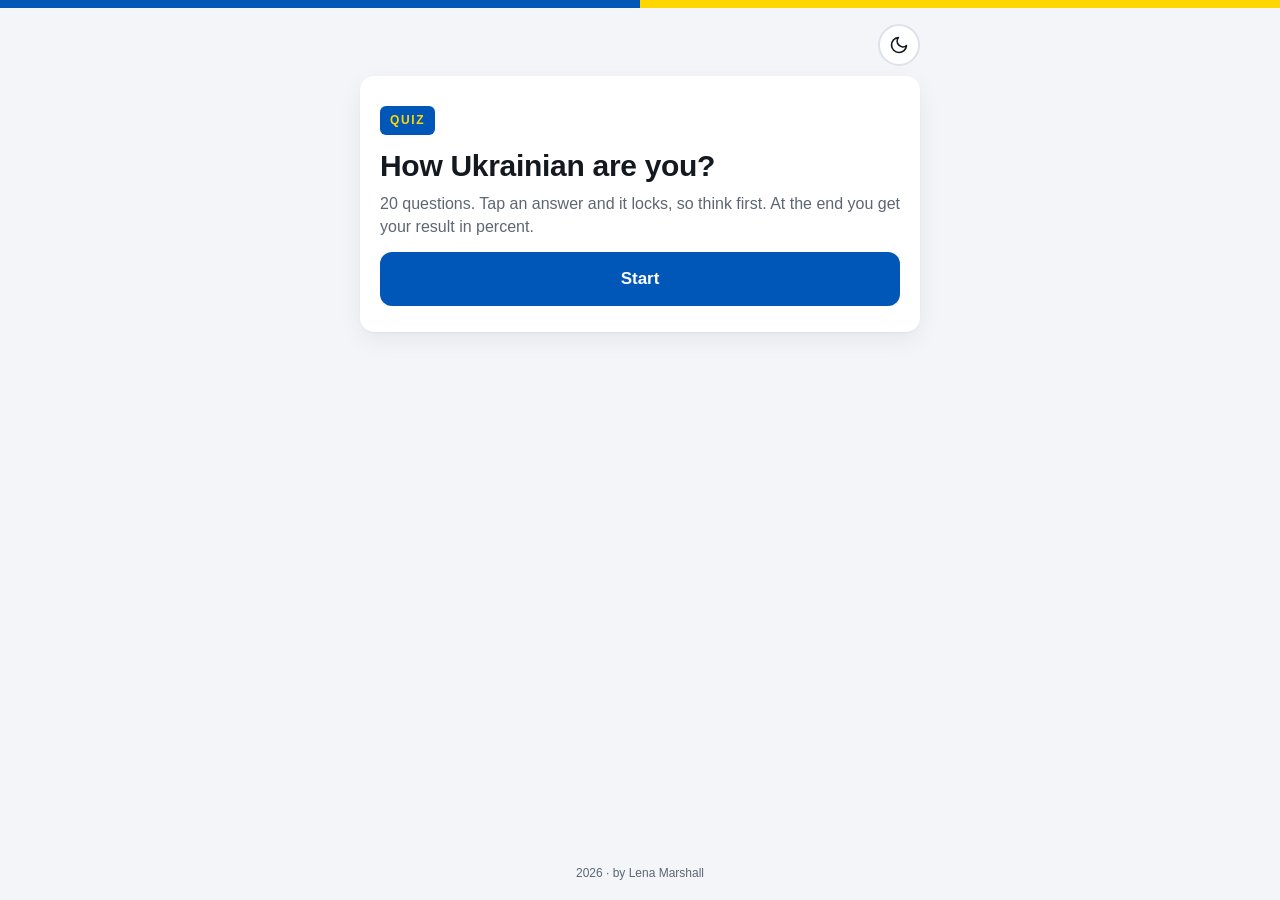
==== index.html @ c2ce32f3 "Footer: 2026 · by Lena Marshall Co-Authored-By: Claude Fable 5.1 <noreply@anthropic.com>" ====
<!doctype html>
<html lang="en">
<head>
<meta charset="utf-8">
<meta name="viewport" content="width=device-width, initial-scale=1">
<title>How Ukrainian are you?</title>
<link rel="icon" type="image/svg+xml" href="data:image/svg+xml,%3Csvg xmlns='http://www.w3.org/2000/svg' viewBox='0 0 32 32'%3E%3Crect width='32' height='16' fill='%230057B7'/%3E%3Crect y='16' width='32' height='16' fill='%23FFD700'/%3E%3C/svg%3E">
<link rel="apple-touch-icon" href="[data-uri]">
<meta name="theme-color" content="#0057B7">
<script>try{if(localStorage.getItem("theme")==="dark")document.documentElement.dataset.theme="dark";}catch(e){}</script>
<meta name="description" content="A 20-question quiz about Ukraine. Pick an answer, see if you were right, find out how Ukrainian you are.">
<style>
  /* Layout: one centred card column, flag bands top and bottom, phone first. */
  :root {
    --blue: #0057B7;
    --blue-dark: #00458f;
    --blue-text: #0057B7;
    --yellow: #FFD700;
    --ink: #14181f;
    --muted: #5d6673;
    --paper: #ffffff;
    --paper-hover: #f6f9fe;
    --bg: #f3f5f9;
    --line: #dde2ea;
    --ok: #1f8a3b;
    --ok-bg: #e6f5ea;
    --bad: #c62828;
    --bad-bg: #fde8e8;
    --shadow: 0 1px 2px rgba(0,0,0,.05), 0 8px 24px rgba(0,0,0,.06);
    --radius: 14px;
  }
  :root[data-theme="dark"] {
    --blue-text: #7fb3ff; --ink: #eef2f7; --muted: #9aa6b5; --paper: #1a212c; --paper-hover: #202a37;
    --bg: #10151d; --line: #2c3645; --ok: #4ccb6f; --ok-bg: #16331f; --bad: #ff7b7b; --bad-bg: #3a1c1c;
    --shadow: 0 1px 2px rgba(0,0,0,.4), 0 8px 24px rgba(0,0,0,.35); color-scheme: dark;
  }
  * { box-sizing: border-box; }
  html, body { margin: 0; padding: 0; }
  body {
    background: var(--bg); color: var(--ink);
    font-family: -apple-system, BlinkMacSystemFont, "Segoe UI", Roboto, "Helvetica Neue", Arial, sans-serif;
    font-size: 16px; line-height: 1.4; -webkit-font-smoothing: antialiased;
    min-height: 100dvh; display: flex; flex-direction: column;
  }
  .flag { display: flex; height: 8px; }
  .flag span { flex: 1; }
  .flag .b { background: var(--blue); }
  .flag .y { background: var(--yellow); }
  main {
    flex: 1; width: 100%; max-width: 592px; margin: 0 auto;
    padding-block: 16px 32px;
    padding-left: max(16px, env(safe-area-inset-left, 0px));
    padding-right: max(16px, env(safe-area-inset-right, 0px));
  }
  .topbar { display: flex; justify-content: flex-end; margin-bottom: 10px; }
  .theme {
    width: 42px; height: 42px; border-radius: 50%; cursor: pointer;
    border: 2px solid var(--line); background: var(--paper); color: var(--ink);
    display: flex; align-items: center; justify-content: center; padding: 0;
    transition: border-color .15s, background .15s;
  }
  .theme:hover { border-color: var(--blue-text); background: var(--paper-hover); }
  .theme:focus-visible { outline: 3px solid var(--yellow); outline-offset: 2px; }
  .theme svg { width: 20px; height: 20px; display: block; }
  .theme .sun { display: none; }
  :root[data-theme="dark"] .theme .sun { display: block; }
  :root[data-theme="dark"] .theme .moon { display: none; }
  .card {
    background: var(--paper); border-radius: var(--radius);
    box-shadow: var(--shadow);
    padding: 30px 20px 26px;
  }
  h1 { font-size: 30px; line-height: 1.15; margin: 0 0 10px; letter-spacing: -.01em; text-wrap: balance; }
  h2 { font-size: 22px; line-height: 1.25; margin: 0 0 18px; text-wrap: balance; }
  p { margin: 0 0 14px; }
  .muted { color: var(--muted); }
  .tag {
    display: inline-block; background: var(--blue); color: var(--yellow);
    font-weight: 800; font-size: 12px; letter-spacing: .14em; text-transform: uppercase;
    padding: 6px 10px; border-radius: 6px; margin-bottom: 14px;
  }
  .btn {
    display: block; width: 100%; border: 0; cursor: pointer;
    font: inherit; font-weight: 700; font-size: 17px;
    padding: 15px 18px; border-radius: 12px;
    background: var(--blue); color: #fff;
    transition: background .15s, transform .05s;
  }
  .btn:hover { background: var(--blue-dark); }
  .btn:active { transform: translateY(1px); }
  .btn:focus-visible, .opt:focus-visible { outline: 3px solid var(--yellow); outline-offset: 2px; }
  .btn.secondary { background: transparent; color: var(--blue-text); border: 2px solid var(--blue-text); }
  .btn.secondary:hover { background: var(--paper-hover); }
  .btn + .btn { margin-top: 10px; }

  .progress { display: flex; align-items: center; justify-content: space-between; margin-bottom: 14px; font-size: 14px; color: var(--muted); font-weight: 600; font-variant-numeric: tabular-nums; }
  .bar { height: 6px; background: var(--line); border-radius: 3px; overflow: hidden; margin-bottom: 20px; }
  .bar > div { height: 100%; background: var(--yellow); width: 0; transition: width .3s; }

  .opts { display: flex; flex-direction: column; gap: 10px; margin-bottom: 18px; }
  .opt {
    text-align: left; width: 100%; border: 2px solid var(--line); background: var(--paper);
    font: inherit; font-size: 17px; color: var(--ink);
    padding: 14px 16px; border-radius: 12px; cursor: pointer;
    display: flex; align-items: center; gap: 12px;
    transition: border-color .15s, background .15s;
  }
  .opt > span:last-child { min-width: 0; }
  .opt:hover:not(:disabled) { border-color: var(--blue-text); background: var(--paper-hover); }
  .opt:disabled { cursor: default; }
  .opt .mark {
    flex: 0 0 26px; height: 26px; border-radius: 50%;
    border: 2px solid var(--line); display: flex; align-items: center; justify-content: center;
    font-size: 14px; font-weight: 800; color: transparent;
  }
  .opt.correct { border-color: var(--ok); background: var(--ok-bg); }
  .opt.correct .mark { border-color: var(--ok); background: var(--ok); color: #fff; }
  .opt.wrong { border-color: var(--bad); background: var(--bad-bg); }
  .opt.wrong .mark { border-color: var(--bad); background: var(--bad); color: #fff; }
  .opt.dim { opacity: .55; }

  .nav { display: flex; gap: 10px; align-items: center; }
  .nav .btn { margin: 0; }
  .nav .btn.small { width: auto; flex: 0 0 auto; padding: 13px 16px; font-size: 15px; }
  .nav .hint { margin: 0; font-size: 13px; }
  .verdict { font-weight: 800; font-size: 18px; margin: 0 0 6px; }
  .verdict.ok { color: var(--ok); }
  .verdict.bad { color: var(--bad); }
  .note { border-left: 4px solid var(--yellow); padding: 2px 0 2px 12px; margin: 0 0 18px; color: var(--ink); }

  .score { text-align: center; }
  .count { font-size: 18px; color: var(--muted); margin: 8px 0 18px; font-variant-numeric: tabular-nums; }
  .tier { font-size: 22px; font-weight: 800; margin: 0 0 22px; }
  .ring { width: 160px; height: 160px; max-width: 100%; margin: 0 auto 16px; display: block; }
  .ring .track { stroke: var(--line); }
  .ring .arc { stroke: var(--yellow); }
  .ring text { fill: var(--blue-text); font-family: inherit; }
  .confetti { position: fixed; inset: 0; width: 100%; height: 100%; pointer-events: none; z-index: 60; }
  .card.score { position: relative; }
  footer {
    text-align: center; font-size: 12px; color: var(--muted);
    padding-block: 10px 18px;
    padding-left: max(16px, env(safe-area-inset-left, 0px));
    padding-right: max(16px, env(safe-area-inset-right, 0px));
  }
  @media (prefers-reduced-motion: reduce) { .bar > div, .btn, .opt { transition: none; } }
  @media (max-width: 380px) { h1 { font-size: 26px; } }
</style>
</head>
<body>
<div class="flag"><span class="b"></span><span class="y"></span></div>
<main>
  <div class="topbar">
    <button class="theme" id="theme" type="button" aria-label="Switch to dark mode" aria-pressed="false">
      <svg class="moon" viewBox="0 0 24 24" fill="none" stroke="currentColor" stroke-width="2" stroke-linecap="round" stroke-linejoin="round" aria-hidden="true"><path d="M21 12.8A9 9 0 1 1 11.2 3a7 7 0 0 0 9.8 9.8z"/></svg>
      <svg class="sun" viewBox="0 0 24 24" fill="none" stroke="currentColor" stroke-width="2" stroke-linecap="round" stroke-linejoin="round" aria-hidden="true"><circle cx="12" cy="12" r="4"/><path d="M12 2v2M12 20v2M4.9 4.9l1.4 1.4M17.7 17.7l1.4 1.4M2 12h2M20 12h2M4.9 19.1l1.4-1.4M17.7 6.3l1.4-1.4"/></svg>
    </button>
  </div>
  <div id="app" aria-live="polite"></div>
</main>
<footer>2026 · by Lena Marshall</footer>

<script>
const QUESTIONS = [
  { q: "What is Ukraine's currency?",
    options: ["Lev", "Zloty", "Hryvnia", "Lari"], answer: 2,
    note: "The hryvnia, ₴. Named after a unit of weight used in Kyivan Rus a thousand years ago." },
  { q: "What is a vyshyvanka?",
    options: ["A soup", "A dance", "A fur hat", "An embroidered shirt"], answer: 3,
    note: "The embroidered shirt. Every region has its own pattern, and Vyshyvanka Day is the third Thursday of May." },
  { q: "When was Ukraine's capital, Kyiv, founded?",
    options: ["482", "988", "1240", "1654"], answer: 0,
    note: "Officially 482, so Kyiv celebrated its 1,500th birthday in 1982." },
  { q: "True or false: Swedes founded a village in Ukraine in 1782, and a few people there still speak old Swedish.",
    options: ["True", "False"], answer: 0,
    note: "Gammalsvenskby in Kherson oblast, founded by Swedes from the island of Dagö. A handful of elderly villagers still speak the old dialect." },
  { q: "True or false: The last time a large Swedish army visited Ukraine, in 1709, it went well for Sweden.",
    options: ["True", "False"], answer: 1,
    note: "Battle of Poltava, 8 July 1709. Karl XII and Hetman Ivan Mazepa fought side by side and lost to Peter the Great." },
  { q: "You are invited to a Ukrainian home and bring flowers. How many?",
    options: ["10", "12", "11"], answer: 2,
    note: "Always an odd number. Even numbers are for funerals, so florists sell 11, 25 or 51 roses, never a dozen." },
  { q: "What is “Budmo”?",
    options: ["A greeting", "A swear word", "A dessert", "A toast, like skål"], answer: 3,
    note: "It means “let us be”." },
  { q: "True or false: Ukrainians smile at strangers on the street to be polite.",
    options: ["True", "False"], answer: 1,
    note: "Smiles are for people they know. Not rudeness, just honesty." },
  { q: "True or false: In Ukraine, “How are you?” is a polite greeting that expects no real answer.",
    options: ["True", "False"], answer: 1,
    note: "It is a real question. Ask it and you will get an answer, possibly a long one." },
  { q: "“Normalno” means:",
    options: ["Fine", "Great", "Could be better", "All of the above"], answer: 3,
    note: "Context required." },
  { q: "How many dishes are on the table on Ukrainian Christmas Eve?",
    options: ["3", "7", "12", "24"], answer: 2,
    note: "Twelve meatless dishes on Sviat Vechir, one per apostle, starting when the first star appears." },
  { q: "When is Christmas in Ukraine?",
    options: ["7 January", "25 December", "Whenever grandmother says"], answer: 2,
    note: "Officially 25 December since 2023, formerly 7 January. In practice, grandmother decides." },
  { q: "True or false: Whistling indoors means you will lose money.",
    options: ["True", "False"], answer: 0,
    note: "Whistle indoors and you whistle your money away." },
  { q: "Before leaving on a journey, Ukrainians traditionally…",
    options: ["Eat a varenyk", "Sit down in silence for a moment", "Turn around three times"], answer: 1,
    note: "A moment of silence before the road. Even if the taxi is honking." },
  { q: "Before 2022, how much of the world's sunflower oil exports came from Ukraine?",
    options: ["About 5%", "About 15%", "Nearly half"], answer: 2,
    note: "Ukraine was the world's largest sunflower oil exporter, with close to half of all exports in 2021. The sunflower is the national flower." },
  { q: "Ukraine declared independence from the Soviet Union in…",
    options: ["1989", "1991", "1994", "2004"], answer: 1,
    note: "24 August 1991, confirmed by a referendum in December where 92% voted yes." },
  { q: "Which footballer won the Ballon d'Or in 2004?",
    options: ["Andriy Shevchenko", "Zlatan Ibrahimović", "Ronaldinho", "Thierry Henry"], answer: 0,
    note: "Andriy Shevchenko, AC Milan. Ronaldinho won the year after." },
  { q: "Pole vaulter Serhiy Bubka broke the world record how many times?",
    options: ["3", "12", "35"], answer: 2,
    note: "18 outdoor and 17 indoor records, often by a single centimetre, because his sponsor paid a bonus per record." },
  { q: "How many Ukrainians think it is fine to split the bill on a first date?",
    options: ["5%", "18%", "50%", "75%"], answer: 1,
    note: "Rating Group survey, 2021, 1,500 people: 18% accept a shared bill, 25% among women. 79% say the man should pay." },
  { q: "Which word became a wartime password because russians can not say it?",
    options: ["Borsch", "Varenyky", "Kyiv", "Palyanytsya"], answer: 3,
    note: "A hearth-baked bread. The Ukrainian “и” sound gives russians away, so it became a checkpoint test in 2022. Try saying it: pa-lya-NY-tsya." },
];

const TIERS = [
  { min: 18, label: "Honorary Ukrainian. Budmo!" },
  { min: 14, label: "You have clearly eaten varenyky before." },
  { min: 8,  label: "Promising. More borsch needed." },
  { min: 0,  label: "Welcome to Ukraine. Start with the salo." },
];

const app = document.getElementById("app");
const themeBtn = document.getElementById("theme");
function applyTheme(t) {
  const dark = t === "dark";
  if (dark) document.documentElement.dataset.theme = "dark"; else delete document.documentElement.dataset.theme;
  themeBtn.setAttribute("aria-pressed", String(dark));
  themeBtn.setAttribute("aria-label", dark ? "Switch to light mode" : "Switch to dark mode");
  try { localStorage.setItem("theme", dark ? "dark" : "light"); } catch (e) {}
}
themeBtn.addEventListener("click", () => applyTheme(document.documentElement.dataset.theme === "dark" ? "light" : "dark"));
applyTheme(document.documentElement.dataset.theme === "dark" ? "dark" : "light");
let state, screen = { kind: "start" };

function reset() { state = { answers: Array(QUESTIONS.length).fill(null) }; renderStart(); }
function correctCount() { return state.answers.filter((a, k) => a !== null && a === QUESTIONS[k].answer).length; }
function firstUnanswered() { const k = state.answers.indexOf(null); return k === -1 ? QUESTIONS.length : k; }

function el(html) { const t = document.createElement("template"); t.innerHTML = html.trim(); return t.content.firstElementChild; }

function renderStart() {
  screen = { kind: "start" };
  app.innerHTML = "";
  const card = el(`
    <section class="card">
      <span class="tag">Quiz</span>
      <h1>How Ukrainian are you?</h1>
      <p class="muted">${QUESTIONS.length} questions. Tap an answer and it locks, so think first. At the end you get your result in percent.</p>
      <button class="btn" id="start">Start</button>
    </section>`);
  card.querySelector("#start").addEventListener("click", () => renderQuestion(0));
  app.appendChild(card);
}

function renderQuestion(n) {
  const q = QUESTIONS[n], picked = state.answers[n], answered = picked !== null;
  const reviewing = answered && n < firstUnanswered() - 1 || (answered && firstUnanswered() === QUESTIONS.length);
  screen = { kind: "question", n };
  app.innerHTML = "";
  const card = el(`
    <section class="card">
      <div class="progress"><span>Question ${n + 1} of ${QUESTIONS.length}${reviewing ? " · answered" : ""}</span><span>${correctCount()} correct</span></div>
      <div class="bar"><div style="width:${(n / QUESTIONS.length) * 100}%"></div></div>
      <h2>${q.q}</h2>
      <div class="opts" role="group" aria-label="Answers"></div>
      <div id="feedback"></div>
      <div class="nav" id="nav"></div>
    </section>`);
  const opts = card.querySelector(".opts");
  q.options.forEach((text, idx) => {
    const b = el(`<button class="opt" data-idx="${idx}"><span class="mark" aria-hidden="true">✓</span><span>${text}</span></button>`);
    b.addEventListener("click", () => pick(n, idx, card));
    opts.appendChild(b);
  });
  app.appendChild(card);
  if (answered) showLocked(n, card); else renderNav(n, card);
  window.scrollTo({ top: 0 });
}

function pick(n, idx, card) {
  if (state.answers[n] !== null) return;
  state.answers[n] = idx;
  showLocked(n, card);
  const next = card.querySelector("#next");
  if (next) next.focus();
}

function showLocked(n, card) {
  const q = QUESTIONS[n], picked = state.answers[n], ok = picked === q.answer;
  card.querySelectorAll(".opt").forEach(b => {
    const i = Number(b.dataset.idx);
    b.disabled = true;
    if (i === q.answer) { b.classList.add("correct"); b.querySelector(".mark").textContent = "✓"; }
    else if (i === picked) { b.classList.add("wrong"); b.querySelector(".mark").textContent = "✕"; }
    else b.classList.add("dim");
  });
  card.querySelector(".progress span:last-child").textContent = `${correctCount()} correct`;
  card.querySelector("#feedback").innerHTML = `
    <p class="verdict ${ok ? "ok" : "bad"}">${ok ? "Correct!" : "Not quite."}</p>
    <p class="note">${q.note}</p>`;
  renderNav(n, card);
}

function renderNav(n, card) {
  const nav = card.querySelector("#nav");
  const answered = state.answers[n] !== null;
  const last = n === QUESTIONS.length - 1;
  nav.innerHTML = "";
  if (n > 0) {
    const back = el(`<button class="btn secondary small" id="back" aria-label="Back to previous question">← Back</button>`);
    back.addEventListener("click", () => renderQuestion(n - 1));
    nav.appendChild(back);
  }
  if (answered) {
    const next = el(`<button class="btn" id="next">${last ? "See my result" : "Next"}</button>`);
    next.addEventListener("click", () => { if (last) renderResult(); else renderQuestion(n + 1); });
    nav.appendChild(next);
  } else if (n > 0) {
    nav.appendChild(el(`<p class="muted hint">Earlier answers can be viewed but not changed.</p>`));
  }
}

const reducedMotion = () => window.matchMedia && window.matchMedia("(prefers-reduced-motion: reduce)").matches;

function confetti(c, total) {
  if (reducedMotion()) return;
  const cv = document.createElement("canvas"); cv.className = "confetti"; document.body.appendChild(cv);
  const ctx = cv.getContext("2d"), dpr = Math.min(window.devicePixelRatio || 1, 2);
  cv.width = innerWidth * dpr; cv.height = innerHeight * dpr;
  const colors = ["#0057B7", "#FFD700", "#ffffff", "#7fb3ff", "#ffe866"];
  const n = Math.round(40 + 240 * (c / total)), ps = [];
  const ox = innerWidth / 2, oy = Math.min(innerHeight * 0.35, 320);
  for (let i = 0; i < n; i++) {
    const a = -Math.PI / 2 + (Math.random() - 0.5) * Math.PI * 1.3, sp = 7 + Math.random() * 11;
    ps.push({ x: ox, y: oy, vx: Math.cos(a) * sp, vy: Math.sin(a) * sp, w: 6 + Math.random() * 6, h: 9 + Math.random() * 9,
      r: Math.random() * Math.PI, vr: (Math.random() - 0.5) * 0.3, col: colors[i % colors.length] });
  }
  const t0 = performance.now(); let last = t0;
  function frame(now) {
    const dt = Math.min((now - last) / 16.7, 2); last = now;
    const age = now - t0, fade = Math.max(0, 1 - Math.max(0, age - 2600) / 900);
    ctx.clearRect(0, 0, cv.width, cv.height); ctx.globalAlpha = fade;
    for (const p of ps) {
      p.vy += 0.28 * dt; p.vx *= 0.99; p.x += p.vx * dt; p.y += p.vy * dt; p.r += p.vr * dt;
      ctx.save(); ctx.translate(p.x * dpr, p.y * dpr); ctx.rotate(p.r); ctx.fillStyle = p.col;
      ctx.fillRect(-p.w / 2 * dpr, -p.h / 2 * dpr, p.w * dpr, p.h * dpr); ctx.restore();
    }
    if (age < 3600) requestAnimationFrame(frame); else cv.remove();
  }
  requestAnimationFrame(frame);
}

function renderResult() {
  const total = QUESTIONS.length, c = correctCount();
  const pct = Math.round((c / total) * 100);
  const tier = TIERS.find(t => c >= t.min).label;
  const r = 70, circ = 2 * Math.PI * r, dash = circ * (c / total);
  const firstTime = screen.kind !== "result";
  screen = { kind: "result" };
  app.innerHTML = "";
  const card = el(`
    <section class="card score">
      <span class="tag">Result</span>
      <svg class="ring" viewBox="0 0 160 160" aria-hidden="true">
        <circle class="track" cx="80" cy="80" r="${r}" fill="none" stroke-width="14"/>
        <circle class="arc" cx="80" cy="80" r="${r}" fill="none" stroke-width="14" stroke-linecap="round"
          stroke-dasharray="${dash} ${circ}" transform="rotate(-90 80 80)"/>
        <text x="80" y="92" text-anchor="middle" font-size="40" font-weight="900">${pct}<tspan font-size="20">%</tspan></text>
      </svg>
      <h1>You are ${pct}% Ukrainian</h1>
      <p class="count">${c} of ${total} correct</p>
      <p class="tier">${tier}</p>
      <button class="btn" id="again">Start over</button>
      <button class="btn secondary" id="review">Review my answers</button>
    </section>`);
  card.querySelector("#again").addEventListener("click", reset);
  card.querySelector("#review").addEventListener("click", () => renderQuestion(0));
  app.appendChild(card);
  window.scrollTo({ top: 0 });
  if (firstTime) confetti(c, total);
}

function boot(data) {
  const a = data && data.answers;
  if (Array.isArray(a) && a.length === QUESTIONS.length) {
    state = { answers: a };
    if (data.screen === "result") renderResult();
    else if (data.screen === "question" && Number.isInteger(data.n)) renderQuestion(Math.min(data.n, QUESTIONS.length - 1));
    else renderStart();
  } else reset();
}
window.claude?.hot?.snapshot?.(() => ({ answers: state.answers, screen: screen.kind, n: screen.n }));
window.claude?.hot?.ready ? window.claude.hot.ready(boot) : boot(window.claude?.hot?.data ?? {});
</script>
</body>
</html>
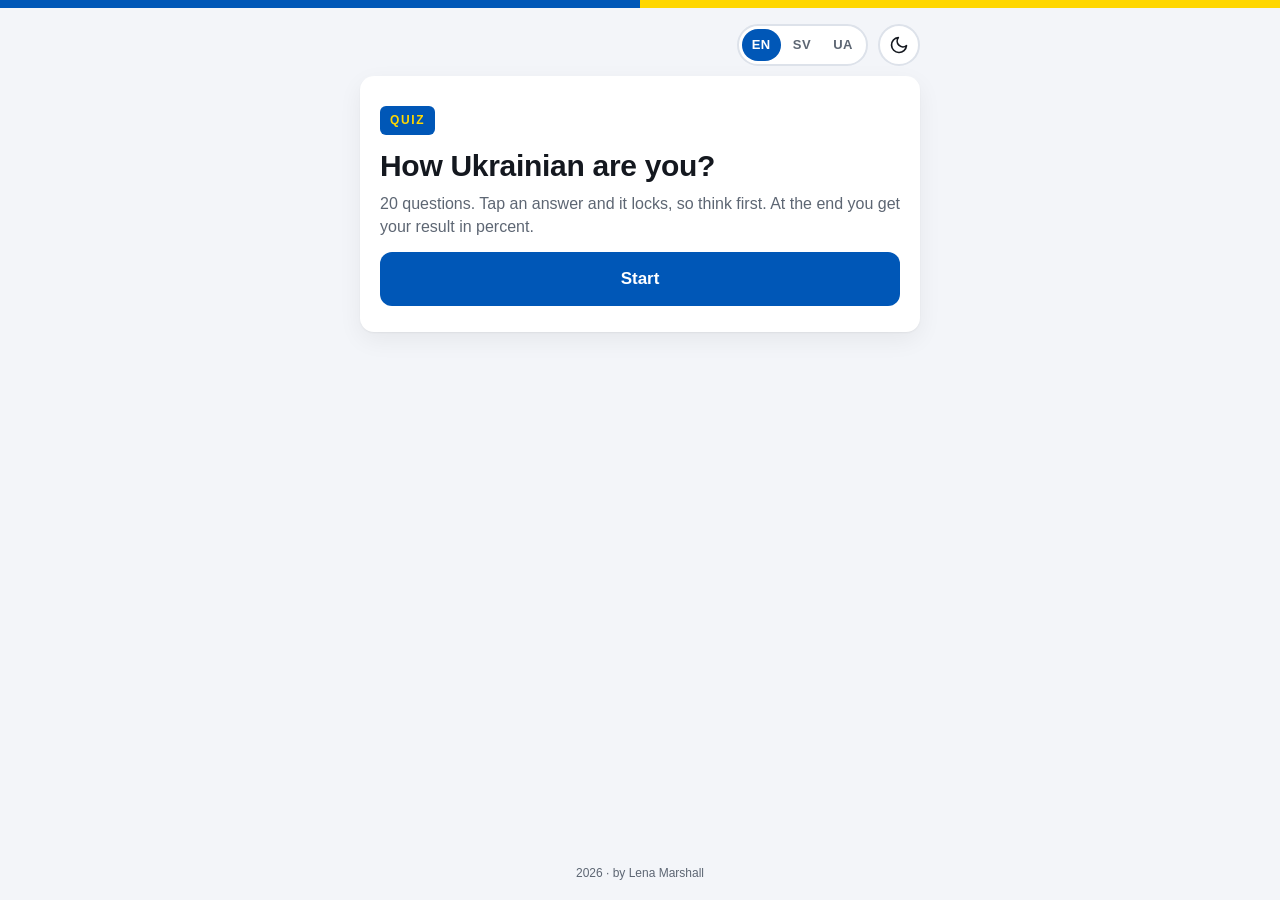
==== commit 1dd7ce9f: "Language switch: English, Swedish, Ukrainian All UI text, questions, options, notes and verdicts tra" ====
--- a/index.html
+++ b/index.html
@@ -52,14 +52,17 @@
     padding-left: max(16px, env(safe-area-inset-left, 0px));
     padding-right: max(16px, env(safe-area-inset-right, 0px));
   }
-  .topbar { display: flex; justify-content: flex-end; margin-bottom: 10px; }
+  .topbar { display: flex; justify-content: flex-end; align-items: center; gap: 10px; margin-bottom: 10px; }
+  .lang { display: flex; align-items: center; gap: 2px; height: 42px; padding: 3px; border: 2px solid var(--line); border-radius: 999px; background: var(--paper); }
+  .lang button { font: inherit; font-size: 13px; font-weight: 700; letter-spacing: .04em; border: 0; background: transparent; color: var(--muted); padding: 7px 10px; border-radius: 999px; cursor: pointer; }
+  .lang button[aria-pressed="true"] { background: var(--blue); color: #fff; }
+  .lang button:focus-visible { outline: 3px solid var(--yellow); outline-offset: 1px; }
   .theme {
     width: 42px; height: 42px; border-radius: 50%; cursor: pointer;
     border: 2px solid var(--line); background: var(--paper); color: var(--ink);
     display: flex; align-items: center; justify-content: center; padding: 0;
     transition: border-color .15s, background .15s;
   }
-  .theme:hover { border-color: var(--blue-text); background: var(--paper-hover); }
   .theme:focus-visible { outline: 3px solid var(--yellow); outline-offset: 2px; }
   .theme svg { width: 20px; height: 20px; display: block; }
   .theme .sun { display: none; }
@@ -86,11 +89,9 @@
     background: var(--blue); color: #fff;
     transition: background .15s, transform .05s;
   }
-  .btn:hover { background: var(--blue-dark); }
   .btn:active { transform: translateY(1px); }
   .btn:focus-visible, .opt:focus-visible { outline: 3px solid var(--yellow); outline-offset: 2px; }
   .btn.secondary { background: transparent; color: var(--blue-text); border: 2px solid var(--blue-text); }
-  .btn.secondary:hover { background: var(--paper-hover); }
   .btn + .btn { margin-top: 10px; }
 
   .progress { display: flex; align-items: center; justify-content: space-between; margin-bottom: 14px; font-size: 14px; color: var(--muted); font-weight: 600; font-variant-numeric: tabular-nums; }
@@ -106,7 +107,6 @@
     transition: border-color .15s, background .15s;
   }
   .opt > span:last-child { min-width: 0; }
-  .opt:hover:not(:disabled) { border-color: var(--blue-text); background: var(--paper-hover); }
   .opt:disabled { cursor: default; }
   .opt .mark {
     flex: 0 0 26px; height: 26px; border-radius: 50%;
@@ -143,6 +143,12 @@
     padding-left: max(16px, env(safe-area-inset-left, 0px));
     padding-right: max(16px, env(safe-area-inset-right, 0px));
   }
+  @media (hover: hover) and (pointer: fine) {
+    .btn:hover { background: var(--blue-dark); }
+    .btn.secondary:hover { background: var(--paper-hover); }
+    .theme:hover { border-color: var(--blue-text); background: var(--paper-hover); }
+    .opt:hover:not(:disabled) { border-color: var(--blue-text); background: var(--paper-hover); }
+  }
   @media (prefers-reduced-motion: reduce) { .bar > div, .btn, .opt { transition: none; } }
   @media (max-width: 380px) { h1 { font-size: 26px; } }
 </style>
@@ -151,6 +157,11 @@
 <div class="flag"><span class="b"></span><span class="y"></span></div>
 <main>
   <div class="topbar">
+    <div class="lang" role="group" aria-label="Language" id="lang">
+      <button type="button" data-lang="en" aria-pressed="true">EN</button>
+      <button type="button" data-lang="sv" aria-pressed="false">SV</button>
+      <button type="button" data-lang="uk" aria-pressed="false">UA</button>
+    </div>
     <button class="theme" id="theme" type="button" aria-label="Switch to dark mode" aria-pressed="false">
       <svg class="moon" viewBox="0 0 24 24" fill="none" stroke="currentColor" stroke-width="2" stroke-linecap="round" stroke-linejoin="round" aria-hidden="true"><path d="M21 12.8A9 9 0 1 1 11.2 3a7 7 0 0 0 9.8 9.8z"/></svg>
       <svg class="sun" viewBox="0 0 24 24" fill="none" stroke="currentColor" stroke-width="2" stroke-linecap="round" stroke-linejoin="round" aria-hidden="true"><circle cx="12" cy="12" r="4"/><path d="M12 2v2M12 20v2M4.9 4.9l1.4 1.4M17.7 17.7l1.4 1.4M2 12h2M20 12h2M4.9 19.1l1.4-1.4M17.7 6.3l1.4-1.4"/></svg>
@@ -161,120 +172,245 @@
 <footer>2026 · by Lena Marshall</footer>
 
 <script>
-const QUESTIONS = [
-  { q: "What is Ukraine's currency?",
-    options: ["Lev", "Zloty", "Hryvnia", "Lari"], answer: 2,
-    note: "The hryvnia, ₴. Named after a unit of weight used in Kyivan Rus a thousand years ago." },
-  { q: "What is a vyshyvanka?",
-    options: ["A soup", "A dance", "A fur hat", "An embroidered shirt"], answer: 3,
-    note: "The embroidered shirt. Every region has its own pattern, and Vyshyvanka Day is the third Thursday of May." },
-  { q: "When was Ukraine's capital, Kyiv, founded?",
-    options: ["482", "988", "1240", "1654"], answer: 0,
-    note: "Officially 482, so Kyiv celebrated its 1,500th birthday in 1982." },
-  { q: "True or false: Swedes founded a village in Ukraine in 1782, and a few people there still speak old Swedish.",
-    options: ["True", "False"], answer: 0,
-    note: "Gammalsvenskby in Kherson oblast, founded by Swedes from the island of Dagö. A handful of elderly villagers still speak the old dialect." },
-  { q: "True or false: The last time a large Swedish army visited Ukraine, in 1709, it went well for Sweden.",
-    options: ["True", "False"], answer: 1,
-    note: "Battle of Poltava, 8 July 1709. Karl XII and Hetman Ivan Mazepa fought side by side and lost to Peter the Great." },
-  { q: "You are invited to a Ukrainian home and bring flowers. How many?",
-    options: ["10", "12", "11"], answer: 2,
-    note: "Always an odd number. Even numbers are for funerals, so florists sell 11, 25 or 51 roses, never a dozen." },
-  { q: "What is “Budmo”?",
-    options: ["A greeting", "A swear word", "A dessert", "A toast, like skål"], answer: 3,
-    note: "It means “let us be”." },
-  { q: "True or false: Ukrainians smile at strangers on the street to be polite.",
-    options: ["True", "False"], answer: 1,
-    note: "Smiles are for people they know. Not rudeness, just honesty." },
-  { q: "True or false: In Ukraine, “How are you?” is a polite greeting that expects no real answer.",
-    options: ["True", "False"], answer: 1,
-    note: "It is a real question. Ask it and you will get an answer, possibly a long one." },
-  { q: "“Normalno” means:",
-    options: ["Fine", "Great", "Could be better", "All of the above"], answer: 3,
-    note: "Context required." },
-  { q: "How many dishes are on the table on Ukrainian Christmas Eve?",
-    options: ["3", "7", "12", "24"], answer: 2,
-    note: "Twelve meatless dishes on Sviat Vechir, one per apostle, starting when the first star appears." },
-  { q: "When is Christmas in Ukraine?",
-    options: ["7 January", "25 December", "Whenever grandmother says"], answer: 2,
-    note: "Officially 25 December since 2023, formerly 7 January. In practice, grandmother decides." },
-  { q: "True or false: Whistling indoors means you will lose money.",
-    options: ["True", "False"], answer: 0,
-    note: "Whistle indoors and you whistle your money away." },
-  { q: "Before leaving on a journey, Ukrainians traditionally…",
-    options: ["Eat a varenyk", "Sit down in silence for a moment", "Turn around three times"], answer: 1,
-    note: "A moment of silence before the road. Even if the taxi is honking." },
-  { q: "Before 2022, how much of the world's sunflower oil exports came from Ukraine?",
-    options: ["About 5%", "About 15%", "Nearly half"], answer: 2,
-    note: "Ukraine was the world's largest sunflower oil exporter, with close to half of all exports in 2021. The sunflower is the national flower." },
-  { q: "Ukraine declared independence from the Soviet Union in…",
-    options: ["1989", "1991", "1994", "2004"], answer: 1,
-    note: "24 August 1991, confirmed by a referendum in December where 92% voted yes." },
-  { q: "Which footballer won the Ballon d'Or in 2004?",
-    options: ["Andriy Shevchenko", "Zlatan Ibrahimović", "Ronaldinho", "Thierry Henry"], answer: 0,
-    note: "Andriy Shevchenko, AC Milan. Ronaldinho won the year after." },
-  { q: "Pole vaulter Serhiy Bubka broke the world record how many times?",
-    options: ["3", "12", "35"], answer: 2,
-    note: "18 outdoor and 17 indoor records, often by a single centimetre, because his sponsor paid a bonus per record." },
-  { q: "How many Ukrainians think it is fine to split the bill on a first date?",
-    options: ["5%", "18%", "50%", "75%"], answer: 1,
-    note: "Rating Group survey, 2021, 1,500 people: 18% accept a shared bill, 25% among women. 79% say the man should pay." },
-  { q: "Which word became a wartime password because russians can not say it?",
-    options: ["Borsch", "Varenyky", "Kyiv", "Palyanytsya"], answer: 3,
-    note: "A hearth-baked bread. The Ukrainian “и” sound gives russians away, so it became a checkpoint test in 2022. Try saying it: pa-lya-NY-tsya." },
-];
-
-const TIERS = [
-  { min: 18, label: "Honorary Ukrainian. Budmo!" },
-  { min: 14, label: "You have clearly eaten varenyky before." },
-  { min: 8,  label: "Promising. More borsch needed." },
-  { min: 0,  label: "Welcome to Ukraine. Start with the salo." },
-];
+// Correct answer position per question, shared by all languages.
+const ANSWERS = [2, 3, 0, 0, 1, 2, 3, 1, 1, 3, 2, 2, 0, 1, 2, 1, 0, 2, 1, 3];
+const N = ANSWERS.length;
+
+const I18N = {
+  en: {
+    ui: {
+      quiz: "Quiz", title: "How Ukrainian are you?",
+      intro: "{n} questions. Tap an answer and it locks, so think first. At the end you get your result in percent.",
+      start: "Start", question_of: "Question {i} of {n}", answered: "answered", correct_count: "{c} correct",
+      correct: "Correct!", wrong: "Not quite.", next: "Next", see_result: "See my result",
+      back: "← Back", back_label: "Back to previous question", hint: "Earlier answers can be viewed but not changed.",
+      result: "Result", you_are: "You are {p}% Ukrainian", of_correct: "{c} of {n} correct",
+      start_over: "Start over", review: "Review my answers",
+      theme_dark: "Switch to dark mode", theme_light: "Switch to light mode", language: "Language",
+    },
+    tiers: ["Honorary Ukrainian. Budmo!", "You have clearly eaten varenyky before.", "Promising. More borsch needed.", "Welcome to Ukraine. Start with the salo."],
+    questions: [
+      { q: "What is Ukraine's currency?", options: ["Lev (лв)", "Zloty (zł)", "Hryvnia (₴)", "Lari (₾)"],
+        note: "The hryvnia, ₴. Named after a unit of weight used in Kyivan Rus a thousand years ago." },
+      { q: "What is a vyshyvanka?", options: ["A soup", "A dance", "A fur hat", "An embroidered shirt"],
+        note: "The embroidered shirt. Every region has its own pattern, and Vyshyvanka Day is the third Thursday of May." },
+      { q: "When was Ukraine's capital, Kyiv, founded?", options: ["482", "988", "1240", "1654"],
+        note: "Officially 482, so Kyiv celebrated its 1,500th birthday in 1982." },
+      { q: "True or false: Swedes founded a village in Ukraine in 1782, and a few people there still speak old Swedish.", options: ["True", "False"],
+        note: "Gammalsvenskby in Kherson oblast, founded by Swedes from the island of Dagö. A handful of elderly villagers still speak the old dialect." },
+      { q: "True or false: The last time a large Swedish army visited Ukraine, in 1709, it went well for Sweden.", options: ["True", "False"],
+        note: "Battle of Poltava, 8 July 1709. Karl XII and Hetman Ivan Mazepa fought side by side and lost to Peter the Great." },
+      { q: "You are invited to a Ukrainian home and bring flowers. How many?", options: ["10", "12", "11"],
+        note: "Always an odd number. Even numbers are for funerals, so florists sell 11, 25 or 51 roses, never a dozen." },
+      { q: "What is “Budmo”?", options: ["A greeting", "A swear word", "A dessert", "A toast, like skål"],
+        note: "It means “let us be”." },
+      { q: "True or false: Ukrainians smile at strangers on the street to be polite.", options: ["True", "False"],
+        note: "Smiles are for people they know. Not rudeness, just honesty." },
+      { q: "True or false: In Ukraine, “How are you?” is a polite greeting that expects no real answer.", options: ["True", "False"],
+        note: "It is a real question. Ask it and you will get an answer, possibly a long one." },
+      { q: "“Normalno” means:", options: ["Fine", "Great", "Could be better", "All of the above"],
+        note: "Context required." },
+      { q: "How many dishes are on the table on Ukrainian Christmas Eve?", options: ["3", "7", "12", "24"],
+        note: "Twelve meatless dishes on Sviat Vechir, one per apostle, starting when the first star appears." },
+      { q: "When is Christmas in Ukraine?", options: ["7 January", "25 December", "Whenever grandmother says"],
+        note: "Officially 25 December since 2023, formerly 7 January. In practice, grandmother decides." },
+      { q: "True or false: Whistling indoors means you will lose money.", options: ["True", "False"],
+        note: "Whistle indoors and you whistle your money away." },
+      { q: "Before leaving on a journey, Ukrainians traditionally…", options: ["Eat a varenyk", "Sit down in silence for a moment", "Turn around three times"],
+        note: "A moment of silence before the road. Even if the taxi is honking." },
+      { q: "Before 2022, how much of the world's sunflower oil exports came from Ukraine?", options: ["About 5%", "About 15%", "Nearly half"],
+        note: "Ukraine was the world's largest sunflower oil exporter, with close to half of all exports in 2021. The sunflower is the national flower." },
+      { q: "Ukraine declared independence from the Soviet Union in…", options: ["1989", "1991", "1994", "2004"],
+        note: "24 August 1991, confirmed by a referendum in December where 92% voted yes." },
+      { q: "Which footballer won the Ballon d'Or in 2004?", options: ["Andriy Shevchenko", "Zlatan Ibrahimović", "Ronaldinho", "Thierry Henry"],
+        note: "Andriy Shevchenko, AC Milan. Ronaldinho won the year after." },
+      { q: "Pole vaulter Serhiy Bubka broke the world record how many times?", options: ["3", "12", "35"],
+        note: "18 outdoor and 17 indoor records, often by a single centimetre, because his sponsor paid a bonus per record." },
+      { q: "How many Ukrainians think it is fine to split the bill on a first date?", options: ["5%", "18%", "50%", "75%"],
+        note: "Rating Group survey, 2021, 1,500 people: 18% accept a shared bill, 25% among women. 79% say the man should pay." },
+      { q: "Which word became a wartime password because russians can not say it?", options: ["Borsch", "Varenyky", "Kyiv", "Palyanytsya"],
+        note: "A hearth-baked bread. The Ukrainian “и” sound gives russians away, so it became a checkpoint test in 2022. Try saying it: pa-lya-NY-tsya." },
+    ],
+  },
+  sv: {
+    ui: {
+      quiz: "Quiz", title: "Hur ukrainsk är du?",
+      intro: "{n} frågor. Tryck på ett svar så låses det, så tänk först. I slutet får du ditt resultat i procent.",
+      start: "Starta", question_of: "Fråga {i} av {n}", answered: "besvarad", correct_count: "{c} rätt",
+      correct: "Rätt!", wrong: "Inte riktigt.", next: "Nästa", see_result: "Visa mitt resultat",
+      back: "← Tillbaka", back_label: "Tillbaka till föregående fråga", hint: "Tidigare svar kan ses men inte ändras.",
+      result: "Resultat", you_are: "Du är {p} % ukrainsk", of_correct: "{c} av {n} rätt",
+      start_over: "Börja om", review: "Se mina svar",
+      theme_dark: "Byt till mörkt läge", theme_light: "Byt till ljust läge", language: "Språk",
+    },
+    tiers: ["Hedersukrainare. Budmo!", "Du har helt klart ätit varenyky förut.", "Lovande. Mer borsjtj behövs.", "Välkommen till Ukraina. Börja med salo."],
+    questions: [
+      { q: "Vad heter Ukrainas valuta?", options: ["Lev (лв)", "Zloty (zł)", "Hryvnia (₴)", "Lari (₾)"],
+        note: "Hryvnia, ₴. Uppkallad efter en viktenhet som användes i Kyivriket för tusen år sedan." },
+      { q: "Vad är en vyshyvanka?", options: ["En soppa", "En dans", "En pälsmössa", "En broderad skjorta"],
+        note: "Den broderade skjortan. Varje region har sitt eget mönster, och Vyshyvankadagen infaller tredje torsdagen i maj." },
+      { q: "När grundades Ukrainas huvudstad Kyiv?", options: ["482", "988", "1240", "1654"],
+        note: "Officiellt år 482, så Kyiv firade 1 500-årsjubileum 1982." },
+      { q: "Sant eller falskt: Svenskar grundade en by i Ukraina 1782, och några få där talar fortfarande gammal svenska.", options: ["Sant", "Falskt"],
+        note: "Gammalsvenskby i Chersons oblast, grundad av svenskar från ön Dagö. En handfull äldre bybor talar fortfarande den gamla dialekten." },
+      { q: "Sant eller falskt: Senast en stor svensk armé besökte Ukraina, 1709, gick det bra för Sverige.", options: ["Sant", "Falskt"],
+        note: "Slaget vid Poltava den 8 juli 1709. Karl XII och hetman Ivan Mazepa stred sida vid sida och förlorade mot Peter den store." },
+      { q: "Du är bjuden hem till en ukrainsk familj och tar med blommor. Hur många?", options: ["10", "12", "11"],
+        note: "Alltid ett udda antal. Jämna antal är för begravningar, så floristerna säljer 11, 25 eller 51 rosor, aldrig ett dussin." },
+      { q: "Vad är ”Budmo”?", options: ["En hälsning", "Ett svärord", "En efterrätt", "En skålfras, som vårt skål"],
+        note: "Det betyder ungefär ”låt oss vara”." },
+      { q: "Sant eller falskt: Ukrainare ler mot främlingar på gatan för att vara artiga.", options: ["Sant", "Falskt"],
+        note: "Leenden är för dem man känner. Inte oartigt, bara ärligt." },
+      { q: "Sant eller falskt: I Ukraina är ”Hur mår du?” en artighetsfras som inte väntar sig något riktigt svar.", options: ["Sant", "Falskt"],
+        note: "Det är en riktig fråga. Ställ den så får du ett svar, möjligen ett långt." },
+      { q: "”Normalno” betyder:", options: ["Bra", "Toppen", "Kunde vara bättre", "Allt ovanstående"],
+        note: "Sammanhanget avgör." },
+      { q: "Hur många rätter står på bordet på ukrainsk julafton?", options: ["3", "7", "12", "24"],
+        note: "Tolv köttfria rätter på Sviat Vetjir, en per apostel, och man börjar när den första stjärnan syns." },
+      { q: "När är det jul i Ukraina?", options: ["7 januari", "25 december", "När mormor säger det"],
+        note: "Officiellt 25 december sedan 2023, tidigare 7 januari. I praktiken bestämmer mormor." },
+      { q: "Sant eller falskt: Visslar man inomhus förlorar man pengar.", options: ["Sant", "Falskt"],
+        note: "Vissla inomhus så visslar du bort dina pengar." },
+      { q: "Innan en resa brukar ukrainare…", options: ["Äta en varenyk", "Sätta sig ner en stund under tystnad", "Snurra runt tre gånger"],
+        note: "En stunds tystnad innan resan. Även om taxin tutar." },
+      { q: "Hur stor del av världens export av solrosolja kom från Ukraina före 2022?", options: ["Cirka 5 %", "Cirka 15 %", "Nästan hälften"],
+        note: "Ukraina var världens största exportör av solrosolja, med nära hälften av all export 2021. Solrosen är nationalblomman." },
+      { q: "Ukraina förklarade sig självständigt från Sovjetunionen år…", options: ["1989", "1991", "1994", "2004"],
+        note: "Den 24 augusti 1991, bekräftat i en folkomröstning i december där 92 % röstade ja." },
+      { q: "Vilken fotbollsspelare vann Ballon d'Or 2004?", options: ["Andrij Sjevtjenko", "Zlatan Ibrahimović", "Ronaldinho", "Thierry Henry"],
+        note: "Andrij Sjevtjenko, AC Milan. Ronaldinho vann året därpå." },
+      { q: "Hur många gånger slog stavhopparen Serhij Bubka världsrekordet?", options: ["3", "12", "35"],
+        note: "18 gånger utomhus och 17 inomhus, ofta med en enda centimeter, eftersom sponsorn betalade bonus per rekord." },
+      { q: "Hur många ukrainare tycker att det är okej att dela på notan på en första dejt?", options: ["5 %", "18 %", "50 %", "75 %"],
+        note: "Undersökning av Rating Group 2021, 1 500 personer: 18 % accepterar delad nota, 25 % bland kvinnor. 79 % anser att mannen ska betala." },
+      { q: "Vilket ord blev ett lösenord under kriget för att ryssar inte kan säga det?", options: ["Borsjtj", "Varenyky", "Kyiv", "Paljanytsia"],
+        note: "Ett bröd bakat i ugnen. Det ukrainska ”и”-ljudet avslöjar ryssar, så ordet blev ett test vid vägspärrar 2022. Prova själv: pa-lja-NY-tsia." },
+    ],
+  },
+  uk: {
+    ui: {
+      quiz: "Вікторина", title: "Скільки в тобі українського?",
+      intro: "{n} запитань. Торкнись відповіді, і вона зафіксується, тож спочатку подумай. Наприкінці отримаєш результат у відсотках.",
+      start: "Почати", question_of: "Запитання {i} з {n}", answered: "є відповідь", correct_count: "{c} правильних",
+      correct: "Правильно!", wrong: "Не зовсім.", next: "Далі", see_result: "Показати результат",
+      back: "← Назад", back_label: "Повернутися до попереднього запитання", hint: "Попередні відповіді можна переглянути, але не змінити.",
+      result: "Результат", you_are: "У тобі {p}% українського", of_correct: "{c} з {n} правильних",
+      start_over: "Почати спочатку", review: "Переглянути мої відповіді",
+      theme_dark: "Увімкнути темний режим", theme_light: "Увімкнути світлий режим", language: "Мова",
+    },
+    tiers: ["Свій серед своїх. Будьмо!", "Вареники тобі точно не вперше.", "Непогано. Потрібно більше борщу.", "Ласкаво просимо в Україну. Почни з сала."],
+    questions: [
+      { q: "Яка валюта України?", options: ["Лев (лв)", "Злотий (zł)", "Гривня (₴)", "Ларі (₾)"],
+        note: "Гривня, ₴. Назва походить від вагової одиниці часів Київської Русі, тисячу років тому." },
+      { q: "Що таке вишиванка?", options: ["Суп", "Танець", "Хутряна шапка", "Вишита сорочка"],
+        note: "Вишита сорочка. У кожного регіону свій візерунок, а День вишиванки святкують у третій четвер травня." },
+      { q: "Коли заснували Київ, столицю України?", options: ["482", "988", "1240", "1654"],
+        note: "Офіційно 482 року, тож 1982-го Київ святкував своє 1500-річчя." },
+      { q: "Правда чи ні: 1782 року шведи заснували в Україні село, і дехто там досі говорить старошведською.", options: ["Правда", "Неправда"],
+        note: "Старошведське на Херсонщині, засноване шведами з естонського острова Гіюмаа. Кілька літніх мешканців досі говорять старим діалектом." },
+      { q: "Правда чи ні: Коли велика шведська армія востаннє навідалася в Україну 1709 року, для Швеції все склалося добре.", options: ["Правда", "Неправда"],
+        note: "Полтавська битва, 8 липня 1709 року. Карл XII і гетьман Іван Мазепа билися пліч-о-пліч і програли Петру I." },
+      { q: "Тебе запросили в гості до українців, і ти несеш квіти. Скільки?", options: ["10", "12", "11"],
+        note: "Завжди непарну кількість. Парна — для похорону, тому флористи продають 11, 25 чи 51 троянду, але ніколи не дюжину." },
+      { q: "Що таке «Будьмо»?", options: ["Привітання", "Лайка", "Десерт", "Тост, як шведське skål"],
+        note: "Побажання просто бути. Так піднімають келих." },
+      { q: "Правда чи ні: Українці усміхаються незнайомцям на вулиці з ввічливості.", options: ["Правда", "Неправда"],
+        note: "Усмішка — для знайомих. Це не грубість, а щирість." },
+      { q: "Правда чи ні: В Україні «Як справи?» — просто ввічливе вітання, на яке не чекають відповіді.", options: ["Правда", "Неправда"],
+        note: "Це справжнє запитання. Постав його, і отримаєш відповідь, можливо, довгу." },
+      { q: "«Нормально» означає:", options: ["Добре", "Чудово", "Могло б бути краще", "Усе перелічене"],
+        note: "Залежить від контексту." },
+      { q: "Скільки страв на столі на Святвечір?", options: ["3", "7", "12", "24"],
+        note: "Дванадцять пісних страв, по одній на кожного апостола. Починають, коли зійде перша зірка." },
+      { q: "Коли в Україні Різдво?", options: ["7 січня", "25 грудня", "Коли скаже бабуся"],
+        note: "Офіційно 25 грудня з 2023 року, раніше 7 січня. На практиці вирішує бабуся." },
+      { q: "Правда чи ні: Свистіти в хаті — до безгрошів'я.", options: ["Правда", "Неправда"],
+        note: "Посвистиш у хаті — висвистиш гроші." },
+      { q: "Перед дорогою українці традиційно…", options: ["З'їдають вареник", "Сідають на хвилинку й мовчать", "Обертаються тричі"],
+        note: "Хвилинка тиші перед дорогою. Навіть якщо таксі сигналить." },
+      { q: "Яка частка світового експорту соняшникової олії припадала на Україну до 2022 року?", options: ["Близько 5%", "Близько 15%", "Майже половина"],
+        note: "Україна була найбільшим у світі експортером соняшникової олії: майже половина всього експорту 2021 року. Соняшник — національна квітка." },
+      { q: "Україна проголосила незалежність від Радянського Союзу в…", options: ["1989", "1991", "1994", "2004"],
+        note: "24 серпня 1991 року. На референдумі в грудні 92% сказали «так»." },
+      { q: "Хто з футболістів отримав «Золотий м'яч» 2004 року?", options: ["Андрій Шевченко", "Златан Ібрагімович", "Роналдіньо", "Тьєррі Анрі"],
+        note: "Андрій Шевченко, «Мілан». Роналдіньо виграв наступного року." },
+      { q: "Скільки разів стрибун із жердиною Сергій Бубка бив світовий рекорд?", options: ["3", "12", "35"],
+        note: "18 разів просто неба і 17 у залі, часто на один сантиметр, бо спонсор платив бонус за кожен рекорд." },
+      { q: "Скільки українців вважають нормальним розділити рахунок на першому побаченні?", options: ["5%", "18%", "50%", "75%"],
+        note: "Опитування Rating Group, 2021, 1500 осіб: 18% допускають спільну оплату, серед жінок 25%. 79% вважають, що платити має чоловік." },
+      { q: "Яке слово стало паролем під час війни, бо росіяни не можуть його вимовити?", options: ["Борщ", "Вареники", "Київ", "Паляниця"],
+        note: "Хліб із печі. Український звук «и» видає росіян, тож 2022 року слово стало перевіркою на блокпостах." },
+    ],
+  },
+};
 
 const app = document.getElementById("app");
 const themeBtn = document.getElementById("theme");
+const langBox = document.getElementById("lang");
+let state, screen = { kind: "start" }, lang = "en";
+
+const T = () => I18N[lang].ui;
+const Q = n => I18N[lang].questions[n];
+const fmt = (str, v) => str.replace(/\{(\w+)\}/g, (_, k) => v[k]);
+
 function applyTheme(t) {
   const dark = t === "dark";
   if (dark) document.documentElement.dataset.theme = "dark"; else delete document.documentElement.dataset.theme;
   themeBtn.setAttribute("aria-pressed", String(dark));
-  themeBtn.setAttribute("aria-label", dark ? "Switch to light mode" : "Switch to dark mode");
+  themeBtn.setAttribute("aria-label", dark ? T().theme_light : T().theme_dark);
   try { localStorage.setItem("theme", dark ? "dark" : "light"); } catch (e) {}
 }
 themeBtn.addEventListener("click", () => applyTheme(document.documentElement.dataset.theme === "dark" ? "light" : "dark"));
-applyTheme(document.documentElement.dataset.theme === "dark" ? "dark" : "light");
-let state, screen = { kind: "start" };
-
-function reset() { state = { answers: Array(QUESTIONS.length).fill(null) }; renderStart(); }
-function correctCount() { return state.answers.filter((a, k) => a !== null && a === QUESTIONS[k].answer).length; }
-function firstUnanswered() { const k = state.answers.indexOf(null); return k === -1 ? QUESTIONS.length : k; }
+
+function applyLang(l, rerender = true) {
+  if (!I18N[l]) l = "en";
+  lang = l;
+  document.documentElement.lang = l;
+  document.title = T().title;
+  langBox.setAttribute("aria-label", T().language);
+  langBox.querySelectorAll("button").forEach(b => b.setAttribute("aria-pressed", String(b.dataset.lang === l)));
+  themeBtn.setAttribute("aria-label", document.documentElement.dataset.theme === "dark" ? T().theme_light : T().theme_dark);
+  try { localStorage.setItem("lang", l); } catch (e) {}
+  if (rerender) {
+    if (screen.kind === "question") renderQuestion(screen.n);
+    else if (screen.kind === "result") renderResult();
+    else renderStart();
+  }
+}
+langBox.addEventListener("click", e => { const b = e.target.closest("button[data-lang]"); if (b) applyLang(b.dataset.lang); });
+
+function reset() { state = { answers: Array(N).fill(null) }; renderStart(); }
+function correctCount() { return state.answers.filter((a, k) => a !== null && a === ANSWERS[k]).length; }
+function firstUnanswered() { const k = state.answers.indexOf(null); return k === -1 ? N : k; }
 
 function el(html) { const t = document.createElement("template"); t.innerHTML = html.trim(); return t.content.firstElementChild; }
 
 function renderStart() {
   screen = { kind: "start" };
+  const t = T();
   app.innerHTML = "";
   const card = el(`
     <section class="card">
-      <span class="tag">Quiz</span>
-      <h1>How Ukrainian are you?</h1>
-      <p class="muted">${QUESTIONS.length} questions. Tap an answer and it locks, so think first. At the end you get your result in percent.</p>
-      <button class="btn" id="start">Start</button>
+      <span class="tag">${t.quiz}</span>
+      <h1>${t.title}</h1>
+      <p class="muted">${fmt(t.intro, { n: N })}</p>
+      <button class="btn" id="start">${t.start}</button>
     </section>`);
   card.querySelector("#start").addEventListener("click", () => renderQuestion(0));
   app.appendChild(card);
 }
 
 function renderQuestion(n) {
-  const q = QUESTIONS[n], picked = state.answers[n], answered = picked !== null;
-  const reviewing = answered && n < firstUnanswered() - 1 || (answered && firstUnanswered() === QUESTIONS.length);
+  const t = T(), q = Q(n), picked = state.answers[n], answered = picked !== null;
+  const reviewing = answered && (n < firstUnanswered() - 1 || firstUnanswered() === N);
   screen = { kind: "question", n };
   app.innerHTML = "";
   const card = el(`
     <section class="card">
-      <div class="progress"><span>Question ${n + 1} of ${QUESTIONS.length}${reviewing ? " · answered" : ""}</span><span>${correctCount()} correct</span></div>
-      <div class="bar"><div style="width:${(n / QUESTIONS.length) * 100}%"></div></div>
+      <div class="progress"><span>${fmt(t.question_of, { i: n + 1, n: N })}${reviewing ? " · " + t.answered : ""}</span><span>${fmt(t.correct_count, { c: correctCount() })}</span></div>
+      <div class="bar"><div style="width:${(n / N) * 100}%"></div></div>
       <h2>${q.q}</h2>
-      <div class="opts" role="group" aria-label="Answers"></div>
+      <div class="opts" role="group"></div>
       <div id="feedback"></div>
       <div class="nav" id="nav"></div>
     </section>`);
@@ -298,37 +434,36 @@
 }
 
 function showLocked(n, card) {
-  const q = QUESTIONS[n], picked = state.answers[n], ok = picked === q.answer;
+  const t = T(), q = Q(n), picked = state.answers[n], ok = picked === ANSWERS[n];
   card.querySelectorAll(".opt").forEach(b => {
     const i = Number(b.dataset.idx);
     b.disabled = true;
-    if (i === q.answer) { b.classList.add("correct"); b.querySelector(".mark").textContent = "✓"; }
+    if (i === ANSWERS[n]) { b.classList.add("correct"); b.querySelector(".mark").textContent = "✓"; }
     else if (i === picked) { b.classList.add("wrong"); b.querySelector(".mark").textContent = "✕"; }
     else b.classList.add("dim");
   });
-  card.querySelector(".progress span:last-child").textContent = `${correctCount()} correct`;
+  card.querySelector(".progress span:last-child").textContent = fmt(t.correct_count, { c: correctCount() });
   card.querySelector("#feedback").innerHTML = `
-    <p class="verdict ${ok ? "ok" : "bad"}">${ok ? "Correct!" : "Not quite."}</p>
+    <p class="verdict ${ok ? "ok" : "bad"}">${ok ? t.correct : t.wrong}</p>
     <p class="note">${q.note}</p>`;
   renderNav(n, card);
 }
 
 function renderNav(n, card) {
-  const nav = card.querySelector("#nav");
-  const answered = state.answers[n] !== null;
-  const last = n === QUESTIONS.length - 1;
+  const t = T(), nav = card.querySelector("#nav");
+  const answered = state.answers[n] !== null, last = n === N - 1;
   nav.innerHTML = "";
   if (n > 0) {
-    const back = el(`<button class="btn secondary small" id="back" aria-label="Back to previous question">← Back</button>`);
+    const back = el(`<button class="btn secondary small" id="back" aria-label="${t.back_label}">${t.back}</button>`);
     back.addEventListener("click", () => renderQuestion(n - 1));
     nav.appendChild(back);
   }
   if (answered) {
-    const next = el(`<button class="btn" id="next">${last ? "See my result" : "Next"}</button>`);
+    const next = el(`<button class="btn" id="next">${last ? t.see_result : t.next}</button>`);
     next.addEventListener("click", () => { if (last) renderResult(); else renderQuestion(n + 1); });
     nav.appendChild(next);
   } else if (n > 0) {
-    nav.appendChild(el(`<p class="muted hint">Earlier answers can be viewed but not changed.</p>`));
+    nav.appendChild(el(`<p class="muted hint">${t.hint}</p>`));
   }
 }
 
@@ -363,41 +498,45 @@
 }
 
 function renderResult() {
-  const total = QUESTIONS.length, c = correctCount();
-  const pct = Math.round((c / total) * 100);
-  const tier = TIERS.find(t => c >= t.min).label;
-  const r = 70, circ = 2 * Math.PI * r, dash = circ * (c / total);
+  const t = T(), c = correctCount();
+  const pct = Math.round((c / N) * 100);
+  const tiers = I18N[lang].tiers;
+  const tier = c >= 18 ? tiers[0] : c >= 14 ? tiers[1] : c >= 8 ? tiers[2] : tiers[3];
+  const r = 70, circ = 2 * Math.PI * r, dash = circ * (c / N);
   const firstTime = screen.kind !== "result";
   screen = { kind: "result" };
   app.innerHTML = "";
   const card = el(`
     <section class="card score">
-      <span class="tag">Result</span>
+      <span class="tag">${t.result}</span>
       <svg class="ring" viewBox="0 0 160 160" aria-hidden="true">
         <circle class="track" cx="80" cy="80" r="${r}" fill="none" stroke-width="14"/>
         <circle class="arc" cx="80" cy="80" r="${r}" fill="none" stroke-width="14" stroke-linecap="round"
           stroke-dasharray="${dash} ${circ}" transform="rotate(-90 80 80)"/>
         <text x="80" y="92" text-anchor="middle" font-size="40" font-weight="900">${pct}<tspan font-size="20">%</tspan></text>
       </svg>
-      <h1>You are ${pct}% Ukrainian</h1>
-      <p class="count">${c} of ${total} correct</p>
+      <h1>${fmt(t.you_are, { p: pct })}</h1>
+      <p class="count">${fmt(t.of_correct, { c, n: N })}</p>
       <p class="tier">${tier}</p>
-      <button class="btn" id="again">Start over</button>
-      <button class="btn secondary" id="review">Review my answers</button>
+      <button class="btn" id="again">${t.start_over}</button>
+      <button class="btn secondary" id="review">${t.review}</button>
     </section>`);
   card.querySelector("#again").addEventListener("click", reset);
   card.querySelector("#review").addEventListener("click", () => renderQuestion(0));
   app.appendChild(card);
   window.scrollTo({ top: 0 });
-  if (firstTime) confetti(c, total);
+  if (firstTime) confetti(c, N);
 }
 
 function boot(data) {
+  let saved = null; try { saved = localStorage.getItem("lang"); } catch (e) {}
+  applyLang(saved || "en", false);
+  applyTheme(document.documentElement.dataset.theme === "dark" ? "dark" : "light");
   const a = data && data.answers;
-  if (Array.isArray(a) && a.length === QUESTIONS.length) {
+  if (Array.isArray(a) && a.length === N) {
     state = { answers: a };
     if (data.screen === "result") renderResult();
-    else if (data.screen === "question" && Number.isInteger(data.n)) renderQuestion(Math.min(data.n, QUESTIONS.length - 1));
+    else if (data.screen === "question" && Number.isInteger(data.n)) renderQuestion(Math.min(data.n, N - 1));
     else renderStart();
   } else reset();
 }
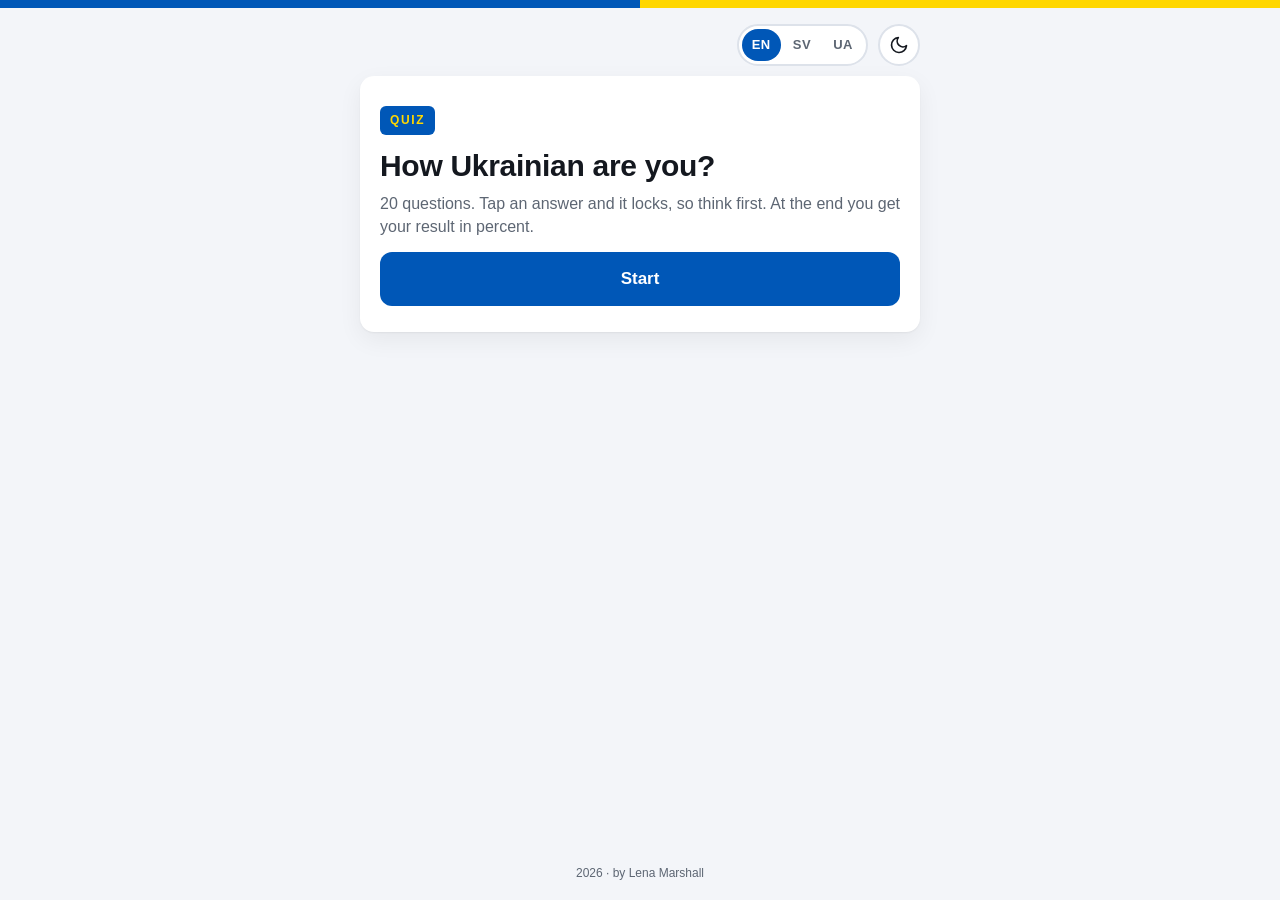
==== commit 490bae65: "Ukrainian bill note keeps only the 18% figure Co-Authored-By: Claude Opus 5.5 <noreply@anthropic.com" ====
--- a/index.html
+++ b/index.html
@@ -289,12 +289,12 @@
   },
   uk: {
     ui: {
-      quiz: "Вікторина", title: "Скільки в тобі українського?",
+      quiz: "Вікторина", title: "Наскільки ти українець?",
       intro: "{n} запитань. Торкнись відповіді, і вона зафіксується, тож спочатку подумай. Наприкінці отримаєш результат у відсотках.",
       start: "Почати", question_of: "Запитання {i} з {n}", answered: "є відповідь", correct_count: "{c} правильних",
       correct: "Правильно!", wrong: "Не зовсім.", next: "Далі", see_result: "Показати результат",
       back: "← Назад", back_label: "Повернутися до попереднього запитання", hint: "Попередні відповіді можна переглянути, але не змінити.",
-      result: "Результат", you_are: "У тобі {p}% українського", of_correct: "{c} з {n} правильних",
+      result: "Результат", you_are: "Ти на {p}% українець", of_correct: "{c} з {n} правильних",
       start_over: "Почати спочатку", review: "Переглянути мої відповіді",
       theme_dark: "Увімкнути темний режим", theme_light: "Увімкнути світлий режим", language: "Мова",
     },
@@ -324,7 +324,7 @@
         note: "Дванадцять пісних страв, по одній на кожного апостола. Починають, коли зійде перша зірка." },
       { q: "Коли в Україні Різдво?", options: ["7 січня", "25 грудня", "Коли скаже бабуся"],
         note: "Офіційно 25 грудня з 2023 року, раніше 7 січня. На практиці вирішує бабуся." },
-      { q: "Правда чи ні: Свистіти в хаті — до безгрошів'я.", options: ["Правда", "Неправда"],
+      { q: "Правда чи ні: Якщо свистіти в хаті, не буде грошей.", options: ["Правда", "Неправда"],
         note: "Посвистиш у хаті — висвистиш гроші." },
       { q: "Перед дорогою українці традиційно…", options: ["З'їдають вареник", "Сідають на хвилинку й мовчать", "Обертаються тричі"],
         note: "Хвилинка тиші перед дорогою. Навіть якщо таксі сигналить." },
@@ -337,7 +337,7 @@
       { q: "Скільки разів стрибун із жердиною Сергій Бубка бив світовий рекорд?", options: ["3", "12", "35"],
         note: "18 разів просто неба і 17 у залі, часто на один сантиметр, бо спонсор платив бонус за кожен рекорд." },
       { q: "Скільки українців вважають нормальним розділити рахунок на першому побаченні?", options: ["5%", "18%", "50%", "75%"],
-        note: "Опитування Rating Group, 2021, 1500 осіб: 18% допускають спільну оплату, серед жінок 25%. 79% вважають, що платити має чоловік." },
+        note: "Опитування Rating Group, 2021, 1500 осіб: лише 18% допускають спільну оплату. Більшість вважає, що платити має чоловік." },
       { q: "Яке слово стало паролем під час війни, бо росіяни не можуть його вимовити?", options: ["Борщ", "Вареники", "Київ", "Паляниця"],
         note: "Хліб із печі. Український звук «и» видає росіян, тож 2022 року слово стало перевіркою на блокпостах." },
     ],
